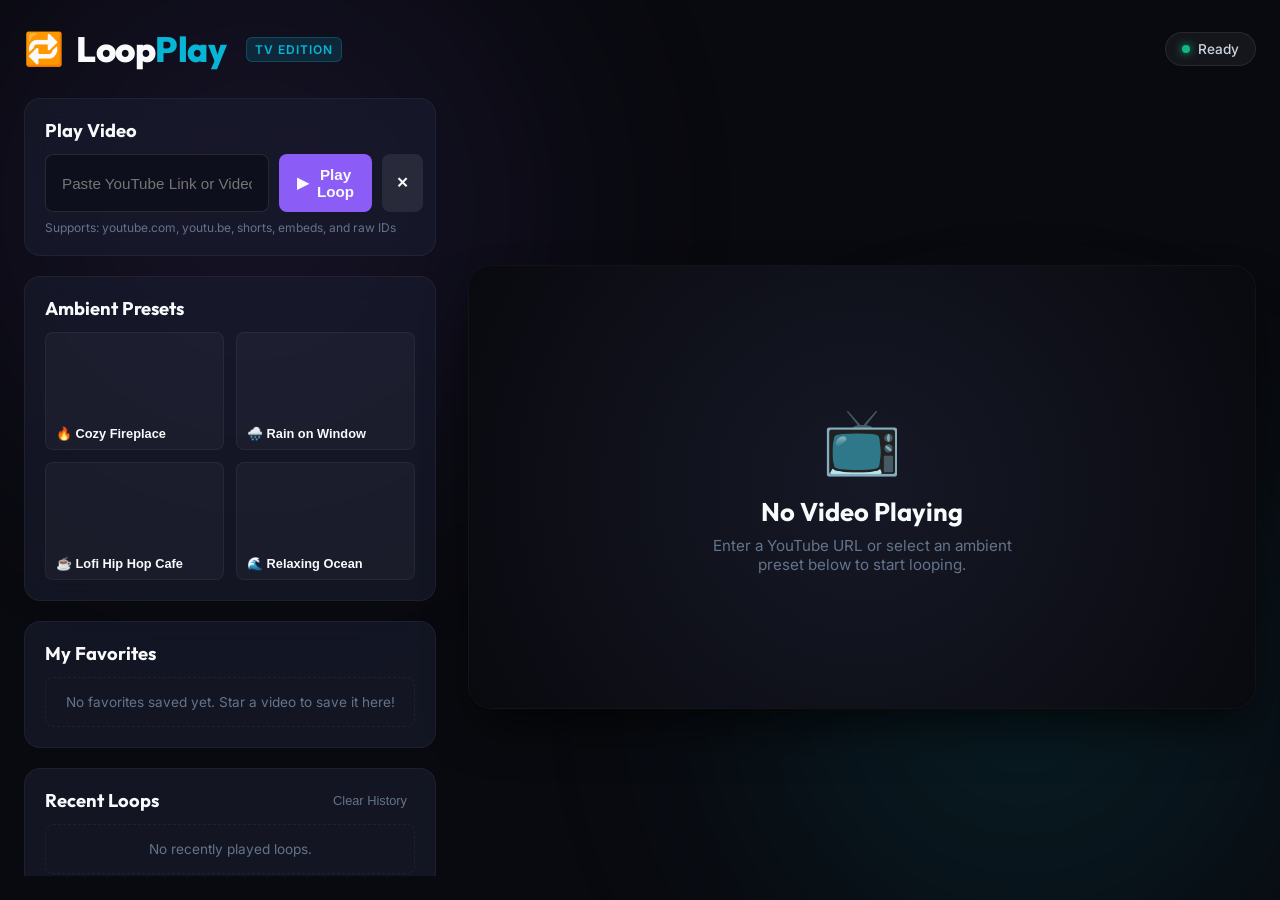
==== index.html @ b8ffb773 "Initial commit of LoopPlay TV web app" ====
<!DOCTYPE html>
<html lang="en">
<head>
  <meta charset="UTF-8">
  <meta name="viewport" content="width=device-width, initial-scale=1.0">
  <title>Loopplay - YouTube Looper for TV</title>
  <link rel="stylesheet" href="style.css">
  <!-- Google Fonts: Inter & Outfit for premium look -->
  <link rel="preconnect" href="https://fonts.googleapis.com">
  <link rel="preconnect" href="https://fonts.gstatic.com" crossorigin>
  <link href="https://fonts.googleapis.com/css2?family=Inter:wght@400;500;600&family=Outfit:wght@500;700;800&display=swap" rel="stylesheet">
</head>
<body class="dashboard-active">
  <!-- Background Glows for Premium Aesthetic -->
  <div class="bg-glow bg-glow-1"></div>
  <div class="bg-glow bg-glow-2"></div>

  <div class="app-container">
    <!-- Header -->
    <header class="app-header">
      <div class="logo-section">
        <span class="logo-icon">🔁</span>
        <h1 class="logo-text">Loop<span>Play</span></h1>
        <span class="badge">TV Edition</span>
      </div>
      <div id="status-bar" class="status-bar">
        <span class="status-dot"></span>
        <span class="status-text">Ready</span>
      </div>
    </header>

    <!-- Main Content Area -->
    <main class="main-layout">
      
      <!-- Left Side: Dashboard controls and collections -->
      <section class="dashboard-panel">
        
        <!-- URL Input Section -->
        <div class="card search-card">
          <h2>Play Video</h2>
          <form id="play-form" class="search-form" onsubmit="return false;">
            <input 
              type="text" 
              id="video-url" 
              placeholder="Paste YouTube Link or Video ID..." 
              autocomplete="off" 
              tabindex="1"
            >
            <button type="submit" id="btn-play-submit" class="btn btn-primary" tabindex="2">
              <span class="btn-icon">▶</span> Play Loop
            </button>
            <button type="button" id="btn-clear-input" class="btn btn-secondary" tabindex="3" title="Clear input">
              ✕
            </button>
          </form>
          <div class="input-hint">Supports: youtube.com, youtu.be, shorts, embeds, and raw IDs</div>
        </div>

        <!-- Custom Controls Section (Visible when video is loaded) -->
        <div class="card controls-card" id="custom-controls-card">
          <h2>Now Playing Controls</h2>
          <div class="control-toolbar">
            <button id="ctrl-play" class="ctrl-btn" tabindex="4" title="Play / Pause">
              <span class="icon">⏸</span>
              <span class="label">Pause</span>
            </button>
            <button id="ctrl-mute" class="ctrl-btn" tabindex="5" title="Mute / Unmute">
              <span class="icon">🔊</span>
              <span class="label">Mute</span>
            </button>
            <button id="ctrl-loop" class="ctrl-btn active" tabindex="6" title="Toggle Loop">
              <span class="icon">🔁</span>
              <span class="label">Loop: ON</span>
            </button>
            <button id="ctrl-favorite" class="ctrl-btn" tabindex="7" title="Add to Favorites">
              <span class="icon">☆</span>
              <span class="label">Save</span>
            </button>
            <button id="ctrl-theater" class="ctrl-btn" tabindex="8" title="Fullscreen / Theater Mode">
              <span class="icon">📺</span>
              <span class="label">Theater</span>
            </button>
          </div>
        </div>

        <!-- Ambient Presets Section -->
        <div class="card presets-card">
          <h2>Ambient Presets</h2>
          <div class="preset-grid" id="preset-grid">
            <!-- Preset items will be statically placed or loaded -->
            <button class="preset-item" data-id="L_LUpnjgPso" tabindex="9">
              <div class="preset-thumbnail" style="background-image: url('https://img.youtube.com/vi/L_LUpnjgPso/hqdefault.jpg')"></div>
              <span class="preset-title">🔥 Cozy Fireplace</span>
            </button>
            <button class="preset-item" data-id="q76bN0Gy6zo" tabindex="10">
              <div class="preset-thumbnail" style="background-image: url('https://img.youtube.com/vi/q76bN0Gy6zo/hqdefault.jpg')"></div>
              <span class="preset-title">🌧️ Rain on Window</span>
            </button>
            <button class="preset-item" data-id="jfKfPfyJRdk" tabindex="11">
              <div class="preset-thumbnail" style="background-image: url('https://img.youtube.com/vi/jfKfPfyJRdk/hqdefault.jpg')"></div>
              <span class="preset-title">☕ Lofi Hip Hop Cafe</span>
            </button>
            <button class="preset-item" data-id="hW1z7K7nFco" tabindex="12">
              <div class="preset-thumbnail" style="background-image: url('https://img.youtube.com/vi/hW1z7K7nFco/hqdefault.jpg')"></div>
              <span class="preset-title">🌊 Relaxing Ocean</span>
            </button>
          </div>
        </div>

        <!-- Favorites Section -->
        <div class="card favorites-card" id="favorites-section">
          <h2>My Favorites</h2>
          <div class="collections-list" id="favorites-list">
            <div class="empty-state">No favorites saved yet. Star a video to save it here!</div>
          </div>
        </div>

        <!-- History Section -->
        <div class="card history-card" id="history-section">
          <div class="card-header-row">
            <h2>Recent Loops</h2>
            <button id="btn-clear-history" class="btn-text-only" tabindex="20">Clear History</button>
          </div>
          <div class="collections-list" id="history-list">
            <div class="empty-state">No recently played loops.</div>
          </div>
        </div>

      </section>

      <!-- Right Side: Video Player Container -->
      <section class="player-panel" id="player-panel">
        <div class="player-wrapper" id="player-wrapper">
          <!-- The Iframe will embed here -->
          <div id="youtube-player"></div>
          
          <!-- Large overlay when loading or no video -->
          <div id="player-placeholder" class="player-placeholder">
            <div class="placeholder-content">
              <span class="placeholder-icon">📺</span>
              <h3>No Video Playing</h3>
              <p>Enter a YouTube URL or select an ambient preset below to start looping.</p>
            </div>
          </div>

          <!-- Theater Mode HUD overlay (fades out in fullscreen, shows on keypress/remote action) -->
          <div id="theater-hud" class="theater-hud">
            <div class="hud-top">
              <span class="hud-logo">🔁 LoopPlay</span>
              <span id="hud-video-title" class="hud-video-title">Ambient Fireplace</span>
            </div>
            <div class="hud-bottom">
              <div class="hud-controls">
                <button id="hud-btn-play" class="hud-btn">⏸ Pause</button>
                <button id="hud-btn-mute" class="hud-btn">🔊 Mute</button>
                <button id="hud-btn-loop" class="hud-btn active">🔁 Loop: ON</button>
                <button id="hud-btn-favorite" class="hud-btn">☆ Save</button>
                <button id="hud-btn-exit" class="hud-btn danger">✕ Exit Fullscreen</button>
              </div>
              <div class="hud-hint">Press any arrow key to show controls. Press Back or Exit to go to dashboard.</div>
            </div>
          </div>
        </div>
      </section>

    </main>
  </div>

  <!-- YouTube IFrame Player API -->
  <script src="https://www.youtube.com/iframe_api"></script>
  <script src="app.js"></script>
</body>
</html>
---- style.css ----
/* CSS Variables for Premium Design Tokens */
:root {
  --color-bg-darkest: #090a0f;
  --color-bg-dark: #121420;
  --color-bg-card: rgba(26, 29, 46, 0.65);
  --color-bg-card-hover: rgba(35, 39, 62, 0.85);
  --color-bg-input: rgba(14, 16, 27, 0.9);
  
  --color-primary: #8b5cf6;       /* Violet */
  --color-primary-glow: rgba(139, 92, 246, 0.4);
  --color-secondary: #06b6d4;     /* Cyan */
  --color-secondary-glow: rgba(6, 182, 212, 0.4);
  --color-focus: #f59e0b;         /* Amber/Yellow for high-contrast focus on TV */
  --color-focus-glow: rgba(245, 158, 11, 0.5);
  
  --color-text-bright: #f8fafc;
  --color-text-normal: #cbd5e1;
  --color-text-muted: #64748b;
  --color-danger: #ef4444;
  
  --border-radius-sm: 8px;
  --border-radius-md: 16px;
  --border-radius-lg: 24px;
  
  --transition-smooth: all 0.2s cubic-bezier(0.25, 0.8, 0.25, 1);
}

/* Base resets */
* {
  box-sizing: border-box;
  margin: 0;
  padding: 0;
  -webkit-font-smoothing: antialiased;
}

body {
  font-family: 'Inter', system-ui, -apple-system, sans-serif;
  background-color: var(--color-bg-darkest);
  color: var(--color-text-normal);
  min-height: 100vh;
  overflow-x: hidden;
  position: relative;
}

/* Background Glow Effects */
.bg-glow {
  position: fixed;
  width: 60vw;
  height: 60vw;
  border-radius: 50%;
  filter: blur(120px);
  z-index: -1;
  opacity: 0.15;
  pointer-events: none;
}

.bg-glow-1 {
  background: radial-gradient(circle, var(--color-primary) 0%, transparent 70%);
  top: -20%;
  left: -10%;
}

.bg-glow-2 {
  background: radial-gradient(circle, var(--color-secondary) 0%, transparent 70%);
  bottom: -20%;
  right: -10%;
}

/* Main Container Layout */
.app-container {
  display: flex;
  flex-direction: column;
  height: 100vh;
  padding: 24px;
  max-width: 1920px;
  margin: 0 auto;
}

/* Header styling */
.app-header {
  display: flex;
  justify-content: space-between;
  align-items: center;
  margin-bottom: 24px;
  height: 50px;
}

.logo-section {
  display: flex;
  align-items: center;
  gap: 12px;
}

.logo-icon {
  font-size: 2rem;
  line-height: 1;
}

.logo-text {
  font-family: 'Outfit', sans-serif;
  font-size: 2.2rem;
  font-weight: 800;
  color: var(--color-text-bright);
  letter-spacing: -0.5px;
}

.logo-text span {
  color: var(--color-secondary);
}

.badge {
  font-size: 0.75rem;
  font-weight: 600;
  text-transform: uppercase;
  letter-spacing: 1px;
  background-color: rgba(6, 182, 212, 0.15);
  color: var(--color-secondary);
  padding: 4px 8px;
  border-radius: 6px;
  border: 1px solid rgba(6, 182, 212, 0.25);
  margin-left: 8px;
}

/* Status Bar */
.status-bar {
  display: flex;
  align-items: center;
  gap: 8px;
  background-color: rgba(255, 255, 255, 0.05);
  padding: 8px 16px;
  border-radius: 50px;
  font-size: 0.85rem;
  font-weight: 500;
  border: 1px solid rgba(255, 255, 255, 0.08);
}

.status-dot {
  width: 8px;
  height: 8px;
  border-radius: 50%;
  background-color: #10b981; /* Green */
  box-shadow: 0 0 8px #10b981;
}

.status-bar.playing .status-dot {
  background-color: var(--color-secondary);
  box-shadow: 0 0 8px var(--color-secondary);
}

.status-bar.loading .status-dot {
  background-color: var(--color-focus);
  box-shadow: 0 0 8px var(--color-focus);
  animation: pulse-glow 1.5s infinite;
}

@keyframes pulse-glow {
  0%, 100% { opacity: 0.5; }
  50% { opacity: 1; }
}

/* Main Layout Grid */
.main-layout {
  display: grid;
  grid-template-columns: 420px 1fr;
  gap: 24px;
  flex: 1;
  min-height: 0; /* Important for inner grid scrolling */
}

/* Panel Containers */
.dashboard-panel {
  display: flex;
  flex-direction: column;
  gap: 20px;
  overflow-y: auto;
  padding-right: 8px;
  scrollbar-width: thin;
  scrollbar-color: rgba(255, 255, 255, 0.1) transparent;
}

/* Custom scrollbars for clean look */
.dashboard-panel::-webkit-scrollbar {
  width: 6px;
}
.dashboard-panel::-webkit-scrollbar-thumb {
  background: rgba(255, 255, 255, 0.15);
  border-radius: 3px;
}

.player-panel {
  display: flex;
  flex-direction: column;
  justify-content: center;
  min-height: 0;
}

/* Premium Card Glassmorphism */
.card {
  background: var(--color-bg-card);
  backdrop-filter: blur(12px);
  -webkit-backdrop-filter: blur(12px);
  border: 1px solid rgba(255, 255, 255, 0.05);
  border-radius: var(--border-radius-md);
  padding: 20px;
  transition: var(--transition-smooth);
}

.card h2 {
  font-family: 'Outfit', sans-serif;
  font-size: 1.15rem;
  font-weight: 700;
  margin-bottom: 12px;
  color: var(--color-text-bright);
}

/* Search Form */
.search-form {
  display: flex;
  gap: 10px;
}

#video-url {
  flex: 1;
  background-color: var(--color-bg-input);
  border: 1px solid rgba(255, 255, 255, 0.1);
  border-radius: var(--border-radius-sm);
  color: var(--color-text-bright);
  padding: 12px 16px;
  font-size: 0.95rem;
  transition: var(--transition-smooth);
}

#video-url:focus {
  outline: none;
  border-color: var(--color-focus);
  box-shadow: 0 0 10px var(--color-focus-glow);
}

.btn {
  display: inline-flex;
  align-items: center;
  justify-content: center;
  gap: 8px;
  border-radius: var(--border-radius-sm);
  font-weight: 600;
  font-size: 0.95rem;
  padding: 12px 18px;
  cursor: pointer;
  border: none;
  transition: var(--transition-smooth);
}

.btn-primary {
  background-color: var(--color-primary);
  color: var(--color-text-bright);
}

.btn-secondary {
  background-color: rgba(255, 255, 255, 0.08);
  color: var(--color-text-bright);
  padding: 12px 14px;
}

/* Spatial Focus Rules (Crucial for TV Remote D-pad) */
.btn:focus,
.preset-item:focus,
.ctrl-btn:focus,
.collection-item:focus,
#btn-clear-history:focus,
.hud-btn:focus {
  outline: none !important;
  transform: scale(1.05);
  background-color: var(--color-focus) !important;
  color: #000000 !important;
  box-shadow: 0 0 20px var(--color-focus-glow) !important;
  border-color: var(--color-focus) !important;
  z-index: 10;
}

/* Hover fallbacks */
.btn:hover {
  opacity: 0.9;
  transform: translateY(-1px);
}

.input-hint {
  font-size: 0.75rem;
  color: var(--color-text-muted);
  margin-top: 8px;
}

/* Now Playing Custom Controls Card */
.controls-card {
  display: none; /* Shown dynamically in JS */
}

body.video-active .controls-card {
  display: block;
  animation: slide-in 0.3s ease-out;
}

@keyframes slide-in {
  from { opacity: 0; transform: translateY(-10px); }
  to { opacity: 1; transform: translateY(0); }
}

.control-toolbar {
  display: grid;
  grid-template-columns: repeat(5, 1fr);
  gap: 8px;
}

.ctrl-btn {
  display: flex;
  flex-direction: column;
  align-items: center;
  justify-content: center;
  gap: 6px;
  background-color: rgba(255, 255, 255, 0.05);
  border: 1px solid rgba(255, 255, 255, 0.05);
  border-radius: var(--border-radius-sm);
  padding: 10px 4px;
  color: var(--color-text-normal);
  cursor: pointer;
  transition: var(--transition-smooth);
}

.ctrl-btn .icon {
  font-size: 1.25rem;
}

.ctrl-btn .label {
  font-size: 0.7rem;
  font-weight: 500;
  text-transform: uppercase;
}

.ctrl-btn.active {
  background-color: rgba(6, 182, 212, 0.15);
  border-color: rgba(6, 182, 212, 0.4);
  color: var(--color-secondary);
}

/* Ambient Presets Grid */
.preset-grid {
  display: grid;
  grid-template-columns: repeat(2, 1fr);
  gap: 12px;
}

.preset-item {
  display: flex;
  flex-direction: column;
  background-color: rgba(255, 255, 255, 0.03);
  border: 1px solid rgba(255, 255, 255, 0.05);
  border-radius: var(--border-radius-sm);
  overflow: hidden;
  cursor: pointer;
  text-align: left;
  transition: var(--transition-smooth);
}

.preset-thumbnail {
  width: 100%;
  height: 85px;
  background-size: cover;
  background-position: center;
  background-repeat: no-repeat;
  opacity: 0.75;
  transition: var(--transition-smooth);
}

.preset-item:hover .preset-thumbnail {
  opacity: 0.95;
}

.preset-title {
  padding: 8px 10px;
  font-size: 0.8rem;
  font-weight: 600;
  color: var(--color-text-bright);
  white-space: nowrap;
  overflow: hidden;
  text-overflow: ellipsis;
}

/* Lists and Collections (History and Favorites) */
.card-header-row {
  display: flex;
  justify-content: space-between;
  align-items: center;
  margin-bottom: 12px;
}

.card-header-row h2 {
  margin-bottom: 0;
}

.btn-text-only {
  background: none;
  border: none;
  color: var(--color-text-muted);
  font-size: 0.8rem;
  font-weight: 500;
  cursor: pointer;
  padding: 4px 8px;
  border-radius: 4px;
  transition: var(--transition-smooth);
}

.btn-text-only:hover {
  color: var(--color-danger);
}

.collections-list {
  display: flex;
  flex-direction: column;
  gap: 8px;
  max-height: 220px;
  overflow-y: auto;
}

.empty-state {
  font-size: 0.85rem;
  color: var(--color-text-muted);
  text-align: center;
  padding: 16px 8px;
  border: 1px dashed rgba(255, 255, 255, 0.05);
  border-radius: var(--border-radius-sm);
}

.collection-item {
  display: flex;
  align-items: center;
  gap: 12px;
  background-color: rgba(255, 255, 255, 0.02);
  border: 1px solid rgba(255, 255, 255, 0.04);
  border-radius: var(--border-radius-sm);
  padding: 8px 12px;
  cursor: pointer;
  text-align: left;
  transition: var(--transition-smooth);
  width: 100%;
}

.collection-thumb {
  width: 50px;
  height: 38px;
  background-size: cover;
  background-position: center;
  border-radius: 4px;
  flex-shrink: 0;
}

.collection-details {
  flex: 1;
  min-width: 0;
  display: flex;
  flex-direction: column;
  gap: 2px;
}

.collection-title {
  font-size: 0.85rem;
  font-weight: 500;
  color: var(--color-text-bright);
  white-space: nowrap;
  overflow: hidden;
  text-overflow: ellipsis;
}

.collection-meta {
  font-size: 0.7rem;
  color: var(--color-text-muted);
}

.btn-remove-item {
  background: none;
  border: none;
  color: var(--color-text-muted);
  font-size: 1rem;
  cursor: pointer;
  padding: 4px 8px;
  border-radius: 4px;
}

.btn-remove-item:hover {
  color: var(--color-danger);
  background-color: rgba(239, 68, 68, 0.1);
}

/* Video Player Panel */
.player-wrapper {
  position: relative;
  width: 100%;
  aspect-ratio: 16 / 9;
  background-color: #000000;
  border-radius: var(--border-radius-lg);
  border: 1px solid rgba(255, 255, 255, 0.08);
  box-shadow: 0 25px 50px -12px rgba(0, 0, 0, 0.7);
  overflow: hidden;
}

#youtube-player {
  position: absolute;
  top: 0;
  left: 0;
  width: 100%;
  height: 100%;
  border: none;
  display: none; /* Displayed dynamically in JS */
}

/* Player Placeholder */
.player-placeholder {
  position: absolute;
  top: 0;
  left: 0;
  width: 100%;
  height: 100%;
  display: flex;
  align-items: center;
  justify-content: center;
  background: radial-gradient(circle, #161826 0%, #090a0f 100%);
  text-align: center;
  padding: 24px;
  z-index: 2;
  transition: opacity 0.4s ease;
}

.placeholder-icon {
  font-size: 4rem;
  margin-bottom: 16px;
  display: block;
}

.placeholder-content h3 {
  font-family: 'Outfit', sans-serif;
  font-size: 1.6rem;
  color: var(--color-text-bright);
  margin-bottom: 8px;
}

.placeholder-content p {
  font-size: 0.95rem;
  color: var(--color-text-muted);
  max-width: 320px;
  margin: 0 auto;
}

/* Theater Mode Styles */
body.theater-active .app-container {
  padding: 0;
  margin: 0;
  max-width: 100%;
}

body.theater-active .app-header,
body.theater-active .dashboard-panel {
  display: none !important;
}

body.theater-active .main-layout {
  grid-template-columns: 1fr;
  gap: 0;
  padding: 0;
  height: 100vh;
}

body.theater-active .player-panel {
  height: 100vh;
}

body.theater-active .player-wrapper {
  aspect-ratio: auto;
  width: 100vw;
  height: 100vh;
  border-radius: 0;
  border: none;
}

/* Theater HUD (Heads-Up Display) Overlay */
.theater-hud {
  position: absolute;
  top: 0;
  left: 0;
  width: 100%;
  height: 100%;
  z-index: 50;
  display: flex;
  flex-direction: column;
  justify-content: space-between;
  background: linear-gradient(to bottom, rgba(0,0,0,0.85) 0%, rgba(0,0,0,0) 30%, rgba(0,0,0,0) 70%, rgba(0,0,0,0.85) 100%);
  padding: 40px;
  opacity: 0;
  pointer-events: none;
  transition: opacity 0.3s ease;
}

/* Show HUD when active class is present */
.theater-hud.hud-visible {
  opacity: 1;
  pointer-events: auto;
}

.hud-top {
  display: flex;
  align-items: center;
  gap: 16px;
}

.hud-logo {
  font-family: 'Outfit', sans-serif;
  font-size: 1.5rem;
  font-weight: 800;
  color: var(--color-secondary);
  text-shadow: 0 2px 4px rgba(0, 0, 0, 0.5);
}

.hud-video-title {
  font-size: 1.25rem;
  font-weight: 600;
  color: var(--color-text-bright);
  white-space: nowrap;
  overflow: hidden;
  text-overflow: ellipsis;
  max-width: 60%;
  text-shadow: 0 2px 4px rgba(0, 0, 0, 0.5);
}

.hud-bottom {
  display: flex;
  flex-direction: column;
  align-items: center;
  gap: 16px;
}

.hud-controls {
  display: flex;
  gap: 16px;
  background-color: rgba(20, 22, 33, 0.95);
  border: 1px solid rgba(255, 255, 255, 0.1);
  padding: 12px 24px;
  border-radius: 50px;
  box-shadow: 0 10px 30px rgba(0,0,0,0.8);
}

.hud-btn {
  display: inline-flex;
  align-items: center;
  gap: 8px;
  background-color: rgba(255, 255, 255, 0.08);
  border: 1px solid rgba(255, 255, 255, 0.05);
  color: var(--color-text-bright);
  padding: 10px 20px;
  border-radius: 25px;
  font-size: 0.9rem;
  font-weight: 600;
  cursor: pointer;
  transition: var(--transition-smooth);
}

.hud-btn.active {
  background-color: rgba(6, 182, 212, 0.2);
  border-color: var(--color-secondary);
  color: var(--color-secondary);
}

.hud-btn.danger {
  background-color: rgba(239, 68, 68, 0.2);
  border-color: rgba(239, 68, 68, 0.3);
  color: #fca5a5;
}

.hud-hint {
  font-size: 0.8rem;
  color: var(--color-text-muted);
  text-shadow: 0 1px 2px rgba(0, 0, 0, 0.8);
}

/* Responsiveness for tablet/mobile if viewed there */
@media (max-width: 1024px) {
  .main-layout {
    grid-template-columns: 1fr;
    height: auto;
  }
  .app-container {
    height: auto;
    overflow-y: auto;
  }
  .player-panel {
    order: -1;
    margin-bottom: 12px;
  }
  .dashboard-panel {
    overflow-y: visible;
  }
}
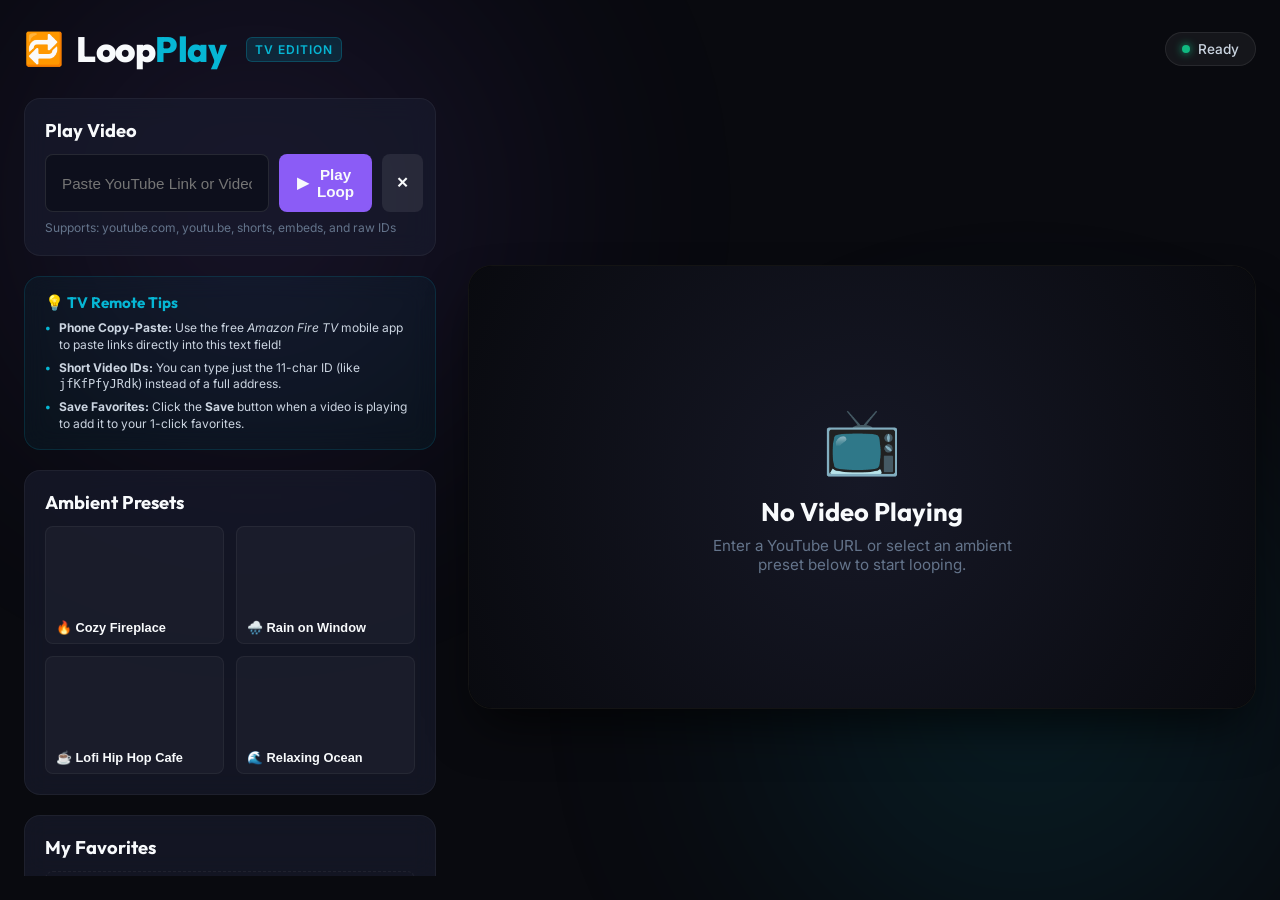
==== commit 7d4e3b5c: "Fix URL parser bug and add TV remote typing helper tips" ====
--- a/index.html
+++ b/index.html
@@ -55,6 +55,17 @@
           </form>
           <div class="input-hint">Supports: youtube.com, youtu.be, shorts, embeds, and raw IDs</div>
         </div>
+
+        <!-- TV Remote Tips Card -->
+        <div class="card tips-card">
+          <h2>💡 TV Remote Tips</h2>
+          <ul class="tips-list">
+            <li><strong>Phone Copy-Paste:</strong> Use the free <em>Amazon Fire TV</em> mobile app to paste links directly into this text field!</li>
+            <li><strong>Short Video IDs:</strong> You can type just the 11-char ID (like <code>jfKfPfyJRdk</code>) instead of a full address.</li>
+            <li><strong>Save Favorites:</strong> Click the <strong>Save</strong> button when a video is playing to add it to your 1-click favorites.</li>
+          </ul>
+        </div>
+
 
         <!-- Custom Controls Section (Visible when video is loaded) -->
         <div class="card controls-card" id="custom-controls-card">
--- a/style.css
+++ b/style.css
@@ -289,6 +289,42 @@
   margin-top: 8px;
 }
 
+/* TV Remote Tips Card */
+.tips-card {
+  background: rgba(6, 182, 212, 0.05) !important;
+  border-color: rgba(6, 182, 212, 0.15) !important;
+  padding: 16px 20px !important;
+}
+
+.tips-card h2 {
+  color: var(--color-secondary) !important;
+  font-size: 0.95rem !important;
+  margin-bottom: 8px !important;
+}
+
+.tips-list {
+  list-style: none;
+  font-size: 0.75rem;
+  color: var(--color-text-normal);
+  line-height: 1.4;
+  display: flex;
+  flex-direction: column;
+  gap: 6px;
+}
+
+.tips-list li {
+  position: relative;
+  padding-left: 14px;
+}
+
+.tips-list li::before {
+  content: "•";
+  position: absolute;
+  left: 0;
+  color: var(--color-secondary);
+  font-weight: bold;
+}
+
 /* Now Playing Custom Controls Card */
 .controls-card {
   display: none; /* Shown dynamically in JS */
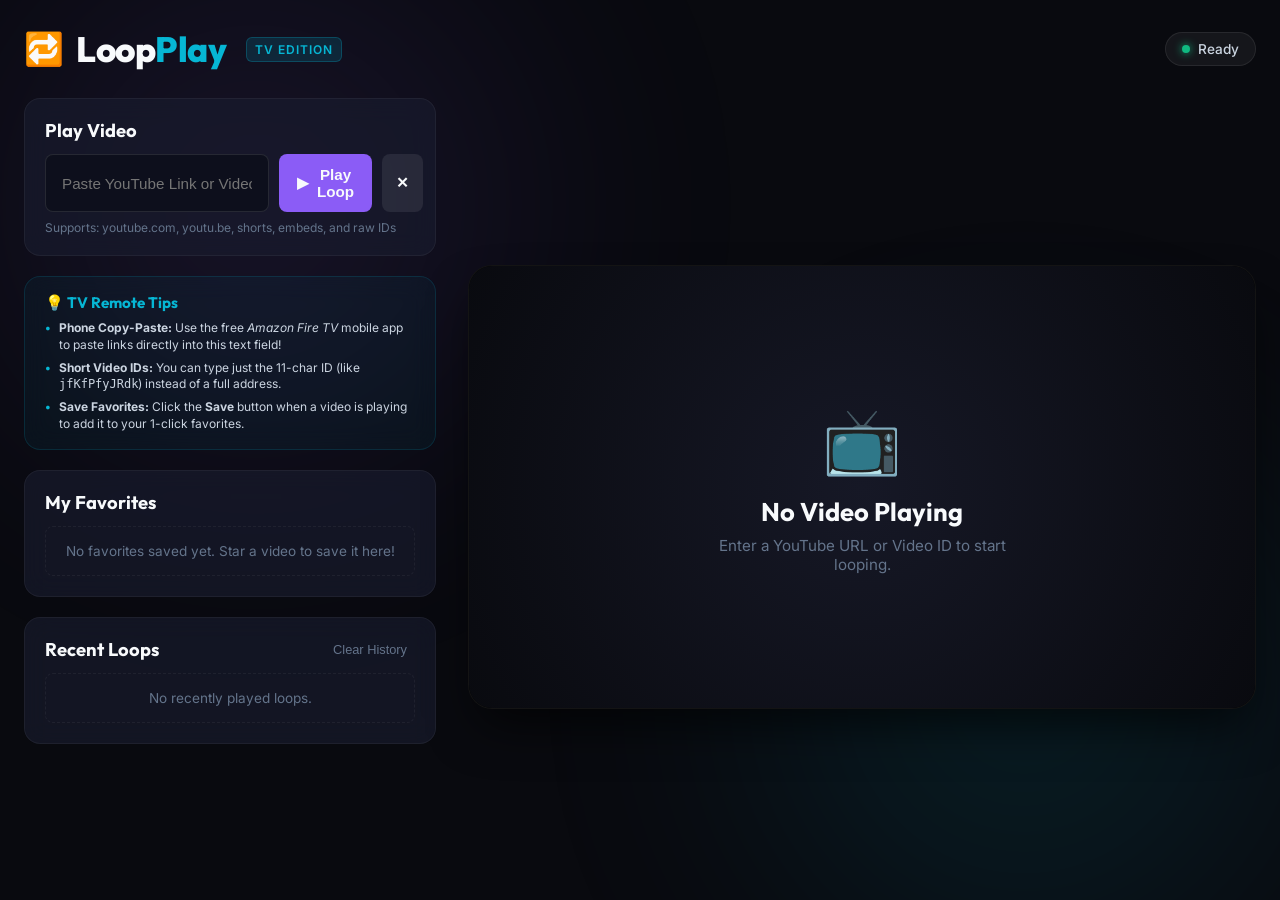
==== commit 8ca6954a: "Restructure repository: move app to /tv/ directory, remove presets, and add root redirect page" ====
--- a/index.html
+++ b/index.html
@@ -3,182 +3,45 @@
 <head>
   <meta charset="UTF-8">
   <meta name="viewport" content="width=device-width, initial-scale=1.0">
-  <title>Loopplay - YouTube Looper for TV</title>
-  <link rel="stylesheet" href="style.css">
-  <!-- Google Fonts: Inter & Outfit for premium look -->
-  <link rel="preconnect" href="https://fonts.googleapis.com">
-  <link rel="preconnect" href="https://fonts.gstatic.com" crossorigin>
-  <link href="https://fonts.googleapis.com/css2?family=Inter:wght@400;500;600&family=Outfit:wght@500;700;800&display=swap" rel="stylesheet">
+  <meta http-equiv="refresh" content="0; url=/tv/">
+  <title>LoopPlay - Redirecting...</title>
+  <style>
+    body {
+      background-color: #090a0f;
+      color: #cbd5e1;
+      font-family: system-ui, -apple-system, sans-serif;
+      display: flex;
+      justify-content: center;
+      align-items: center;
+      height: 100vh;
+      margin: 0;
+    }
+    .intro-container {
+      text-align: center;
+    }
+    .logo {
+      font-size: 2.5rem;
+      font-weight: 800;
+      margin-bottom: 8px;
+      color: #f8fafc;
+    }
+    .logo span {
+      color: #06b6d4;
+    }
+    .loading {
+      color: #64748b;
+      font-size: 0.95rem;
+      margin-top: 12px;
+    }
+  </style>
+  <script>
+    window.location.href = "/tv/";
+  </script>
 </head>
-<body class="dashboard-active">
-  <!-- Background Glows for Premium Aesthetic -->
-  <div class="bg-glow bg-glow-1"></div>
-  <div class="bg-glow bg-glow-2"></div>
-
-  <div class="app-container">
-    <!-- Header -->
-    <header class="app-header">
-      <div class="logo-section">
-        <span class="logo-icon">🔁</span>
-        <h1 class="logo-text">Loop<span>Play</span></h1>
-        <span class="badge">TV Edition</span>
-      </div>
-      <div id="status-bar" class="status-bar">
-        <span class="status-dot"></span>
-        <span class="status-text">Ready</span>
-      </div>
-    </header>
-
-    <!-- Main Content Area -->
-    <main class="main-layout">
-      
-      <!-- Left Side: Dashboard controls and collections -->
-      <section class="dashboard-panel">
-        
-        <!-- URL Input Section -->
-        <div class="card search-card">
-          <h2>Play Video</h2>
-          <form id="play-form" class="search-form" onsubmit="return false;">
-            <input 
-              type="text" 
-              id="video-url" 
-              placeholder="Paste YouTube Link or Video ID..." 
-              autocomplete="off" 
-              tabindex="1"
-            >
-            <button type="submit" id="btn-play-submit" class="btn btn-primary" tabindex="2">
-              <span class="btn-icon">▶</span> Play Loop
-            </button>
-            <button type="button" id="btn-clear-input" class="btn btn-secondary" tabindex="3" title="Clear input">
-              ✕
-            </button>
-          </form>
-          <div class="input-hint">Supports: youtube.com, youtu.be, shorts, embeds, and raw IDs</div>
-        </div>
-
-        <!-- TV Remote Tips Card -->
-        <div class="card tips-card">
-          <h2>💡 TV Remote Tips</h2>
-          <ul class="tips-list">
-            <li><strong>Phone Copy-Paste:</strong> Use the free <em>Amazon Fire TV</em> mobile app to paste links directly into this text field!</li>
-            <li><strong>Short Video IDs:</strong> You can type just the 11-char ID (like <code>jfKfPfyJRdk</code>) instead of a full address.</li>
-            <li><strong>Save Favorites:</strong> Click the <strong>Save</strong> button when a video is playing to add it to your 1-click favorites.</li>
-          </ul>
-        </div>
-
-
-        <!-- Custom Controls Section (Visible when video is loaded) -->
-        <div class="card controls-card" id="custom-controls-card">
-          <h2>Now Playing Controls</h2>
-          <div class="control-toolbar">
-            <button id="ctrl-play" class="ctrl-btn" tabindex="4" title="Play / Pause">
-              <span class="icon">⏸</span>
-              <span class="label">Pause</span>
-            </button>
-            <button id="ctrl-mute" class="ctrl-btn" tabindex="5" title="Mute / Unmute">
-              <span class="icon">🔊</span>
-              <span class="label">Mute</span>
-            </button>
-            <button id="ctrl-loop" class="ctrl-btn active" tabindex="6" title="Toggle Loop">
-              <span class="icon">🔁</span>
-              <span class="label">Loop: ON</span>
-            </button>
-            <button id="ctrl-favorite" class="ctrl-btn" tabindex="7" title="Add to Favorites">
-              <span class="icon">☆</span>
-              <span class="label">Save</span>
-            </button>
-            <button id="ctrl-theater" class="ctrl-btn" tabindex="8" title="Fullscreen / Theater Mode">
-              <span class="icon">📺</span>
-              <span class="label">Theater</span>
-            </button>
-          </div>
-        </div>
-
-        <!-- Ambient Presets Section -->
-        <div class="card presets-card">
-          <h2>Ambient Presets</h2>
-          <div class="preset-grid" id="preset-grid">
-            <!-- Preset items will be statically placed or loaded -->
-            <button class="preset-item" data-id="L_LUpnjgPso" tabindex="9">
-              <div class="preset-thumbnail" style="background-image: url('https://img.youtube.com/vi/L_LUpnjgPso/hqdefault.jpg')"></div>
-              <span class="preset-title">🔥 Cozy Fireplace</span>
-            </button>
-            <button class="preset-item" data-id="q76bN0Gy6zo" tabindex="10">
-              <div class="preset-thumbnail" style="background-image: url('https://img.youtube.com/vi/q76bN0Gy6zo/hqdefault.jpg')"></div>
-              <span class="preset-title">🌧️ Rain on Window</span>
-            </button>
-            <button class="preset-item" data-id="jfKfPfyJRdk" tabindex="11">
-              <div class="preset-thumbnail" style="background-image: url('https://img.youtube.com/vi/jfKfPfyJRdk/hqdefault.jpg')"></div>
-              <span class="preset-title">☕ Lofi Hip Hop Cafe</span>
-            </button>
-            <button class="preset-item" data-id="hW1z7K7nFco" tabindex="12">
-              <div class="preset-thumbnail" style="background-image: url('https://img.youtube.com/vi/hW1z7K7nFco/hqdefault.jpg')"></div>
-              <span class="preset-title">🌊 Relaxing Ocean</span>
-            </button>
-          </div>
-        </div>
-
-        <!-- Favorites Section -->
-        <div class="card favorites-card" id="favorites-section">
-          <h2>My Favorites</h2>
-          <div class="collections-list" id="favorites-list">
-            <div class="empty-state">No favorites saved yet. Star a video to save it here!</div>
-          </div>
-        </div>
-
-        <!-- History Section -->
-        <div class="card history-card" id="history-section">
-          <div class="card-header-row">
-            <h2>Recent Loops</h2>
-            <button id="btn-clear-history" class="btn-text-only" tabindex="20">Clear History</button>
-          </div>
-          <div class="collections-list" id="history-list">
-            <div class="empty-state">No recently played loops.</div>
-          </div>
-        </div>
-
-      </section>
-
-      <!-- Right Side: Video Player Container -->
-      <section class="player-panel" id="player-panel">
-        <div class="player-wrapper" id="player-wrapper">
-          <!-- The Iframe will embed here -->
-          <div id="youtube-player"></div>
-          
-          <!-- Large overlay when loading or no video -->
-          <div id="player-placeholder" class="player-placeholder">
-            <div class="placeholder-content">
-              <span class="placeholder-icon">📺</span>
-              <h3>No Video Playing</h3>
-              <p>Enter a YouTube URL or select an ambient preset below to start looping.</p>
-            </div>
-          </div>
-
-          <!-- Theater Mode HUD overlay (fades out in fullscreen, shows on keypress/remote action) -->
-          <div id="theater-hud" class="theater-hud">
-            <div class="hud-top">
-              <span class="hud-logo">🔁 LoopPlay</span>
-              <span id="hud-video-title" class="hud-video-title">Ambient Fireplace</span>
-            </div>
-            <div class="hud-bottom">
-              <div class="hud-controls">
-                <button id="hud-btn-play" class="hud-btn">⏸ Pause</button>
-                <button id="hud-btn-mute" class="hud-btn">🔊 Mute</button>
-                <button id="hud-btn-loop" class="hud-btn active">🔁 Loop: ON</button>
-                <button id="hud-btn-favorite" class="hud-btn">☆ Save</button>
-                <button id="hud-btn-exit" class="hud-btn danger">✕ Exit Fullscreen</button>
-              </div>
-              <div class="hud-hint">Press any arrow key to show controls. Press Back or Exit to go to dashboard.</div>
-            </div>
-          </div>
-        </div>
-      </section>
-
-    </main>
+<body>
+  <div class="intro-container">
+    <div class="logo">Loop<span>Play</span></div>
+    <div class="loading">Redirecting to TV Player...</div>
   </div>
-
-  <!-- YouTube IFrame Player API -->
-  <script src="https://www.youtube.com/iframe_api"></script>
-  <script src="app.js"></script>
 </body>
 </html>
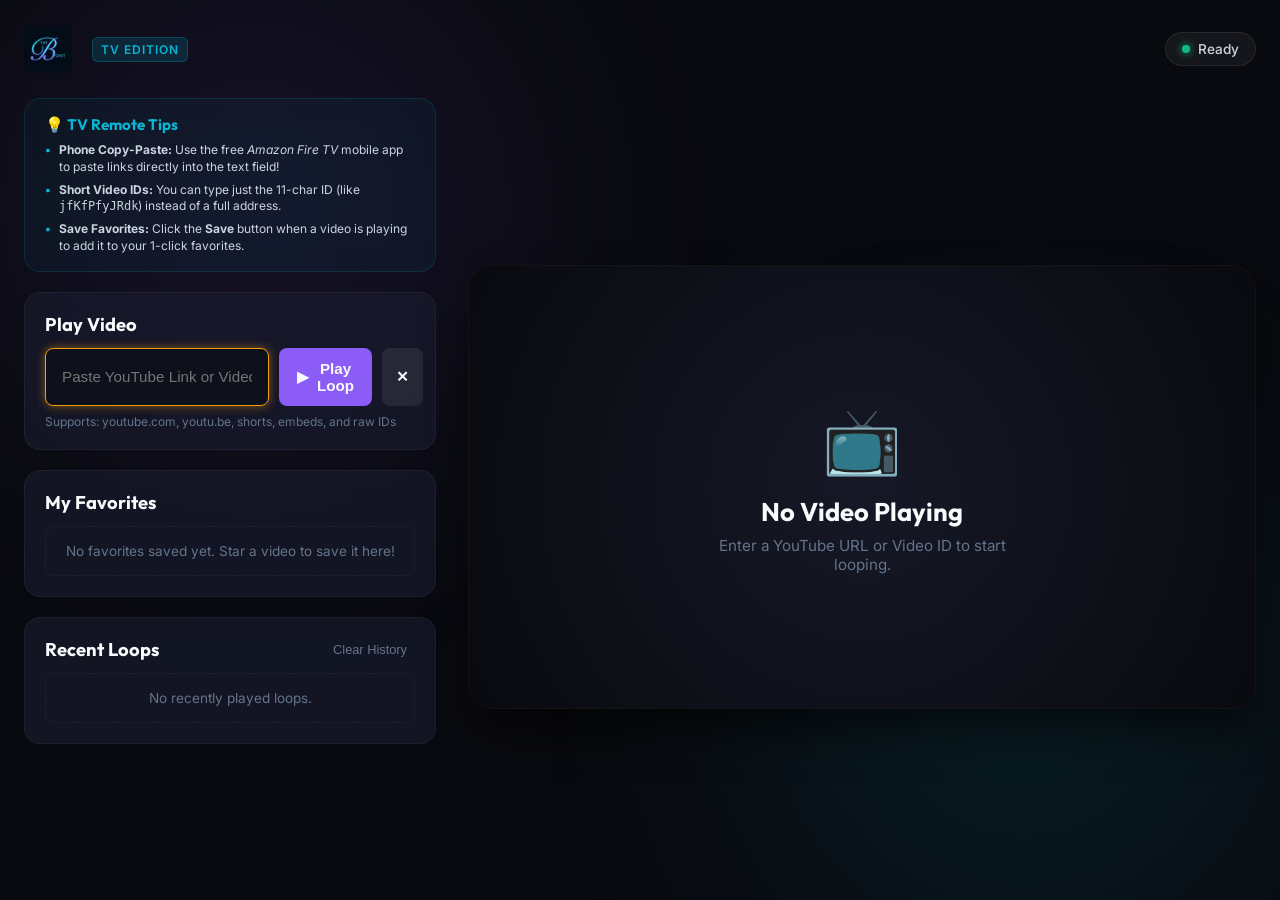
==== commit f29d0e64: "Integrate digital The B Spot logo and sharing og:image meta tags" ====
--- a/index.html
+++ b/index.html
@@ -4,7 +4,7 @@
   <meta charset="UTF-8">
   <meta name="viewport" content="width=device-width, initial-scale=1.0">
   <meta http-equiv="refresh" content="0; url=/tv/">
-  <title>LoopPlay - Redirecting...</title>
+  <title>The B Spot - Redirecting...</title>
   <style>
     body {
       background-color: #090a0f;
@@ -19,15 +19,6 @@
     .intro-container {
       text-align: center;
     }
-    .logo {
-      font-size: 2.5rem;
-      font-weight: 800;
-      margin-bottom: 8px;
-      color: #f8fafc;
-    }
-    .logo span {
-      color: #06b6d4;
-    }
     .loading {
       color: #64748b;
       font-size: 0.95rem;
@@ -40,7 +31,7 @@
 </head>
 <body>
   <div class="intro-container">
-    <div class="logo">Loop<span>Play</span></div>
+    <img src="logo.png" alt="The B Spot Logo" style="height: 100px; width: auto; object-fit: contain;">
     <div class="loading">Redirecting to TV Player...</div>
   </div>
 </body>
